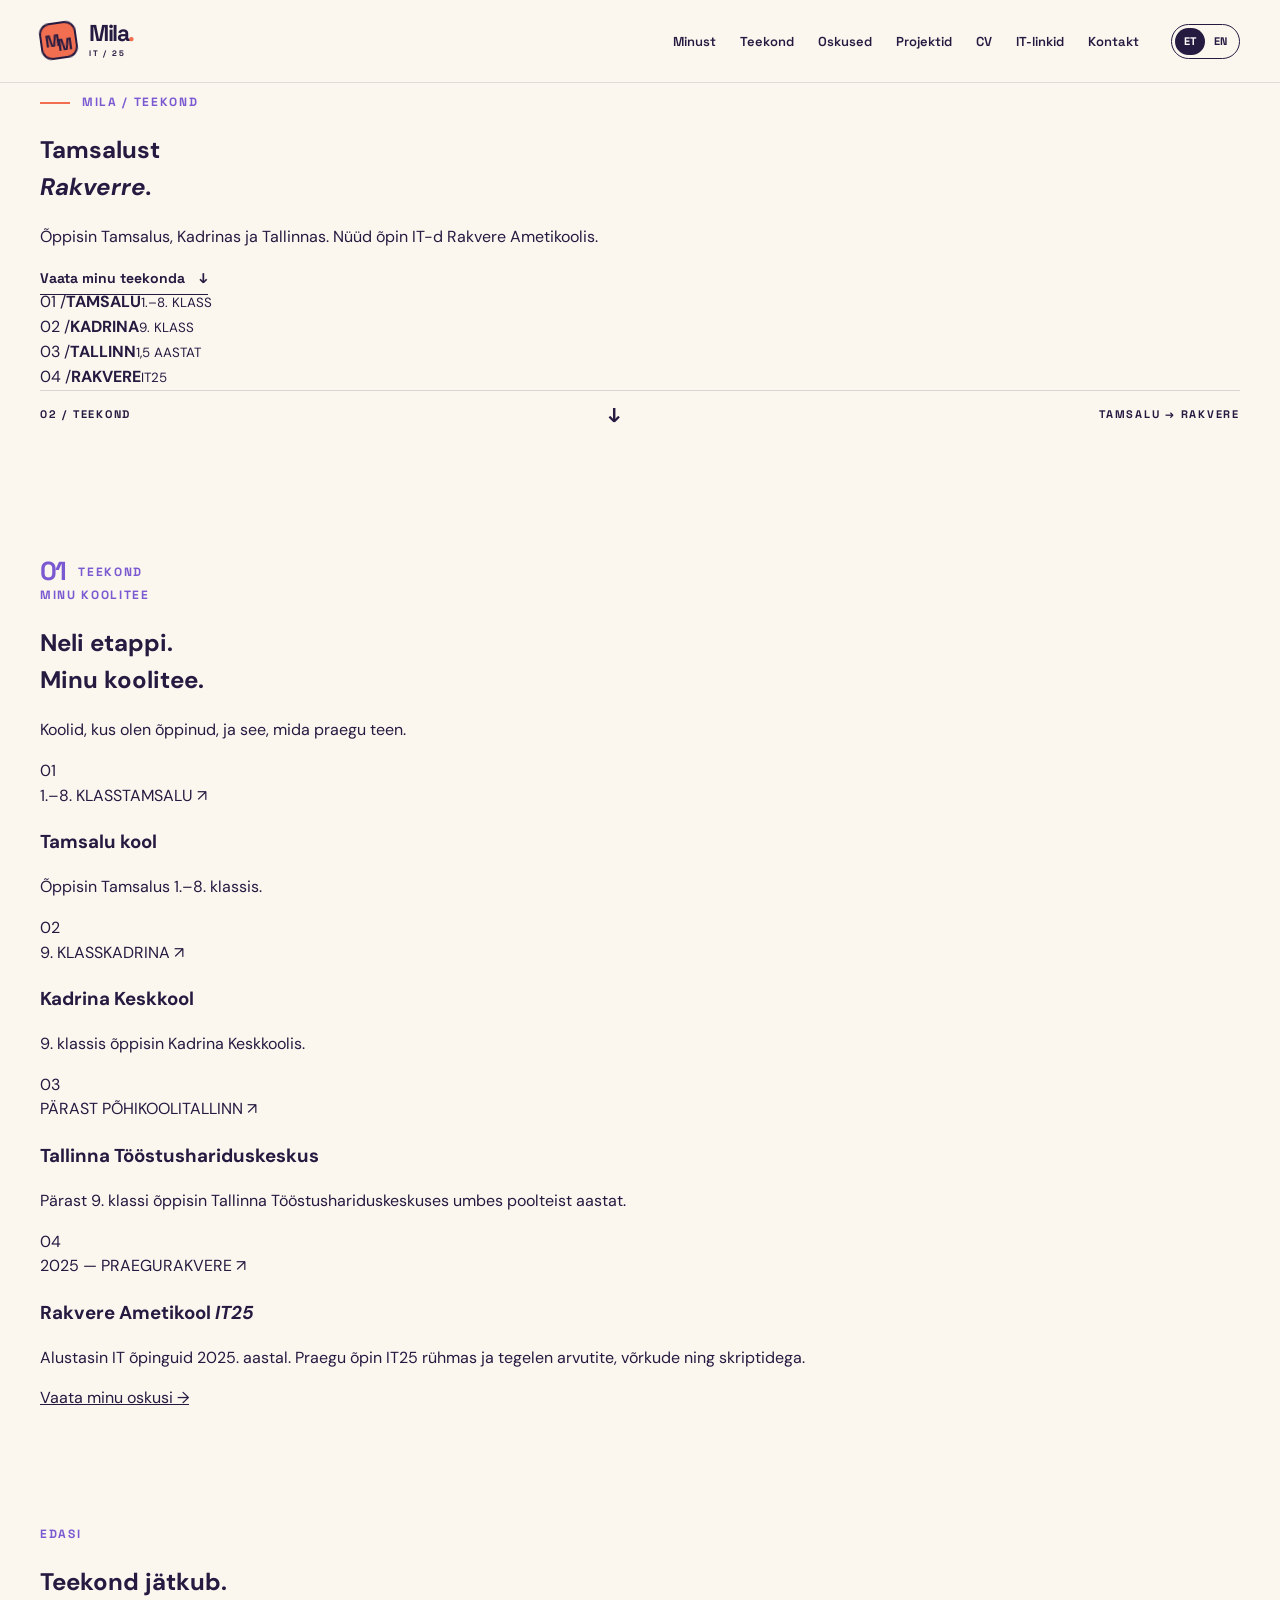
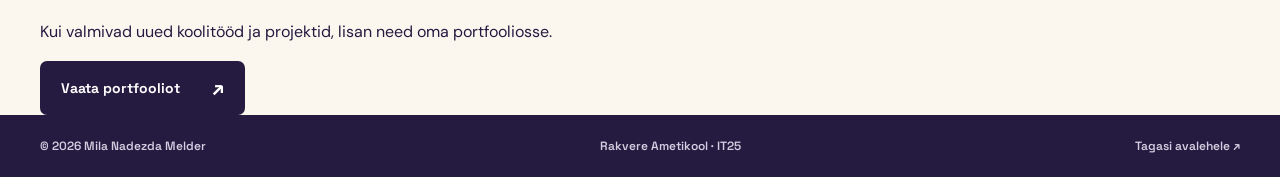
==== teekond.html @ 97780131 "Lisa teekonna leht" ====
<!doctype html>
<html lang="et">
<head>
  <meta charset="utf-8">
  <meta name="viewport" content="width=device-width, initial-scale=1">
  <meta name="theme-color" content="#251a40">
  <meta name="description" content="Mila Nadezda Melderi koolitee Tamsalust Kadrina ja Tallinna kaudu Rakvere Ametikooli IT25 rühma.">
  <title>Teekond · Mila portfoolio</title>
  <link rel="stylesheet" href="styles.css">
  <script src="app.js" defer></script>
</head>
<body data-page="journey">
  <a class="skip-link" href="#main" data-i18n="skip">Liigu sisu juurde</a>
  <header class="site-header">
    <div class="header-inner wrap">
      <a class="wordmark" href="index.html#algus" aria-label="Mila Nadezda Melder — avaleht">
        <span class="mark" aria-hidden="true"><span>M</span><span>M</span></span>
        <span class="wordmark-text">Mila<span class="wordmark-dot">.</span><small>IT / 25</small></span>
      </a>
      <button class="menu-toggle" type="button" aria-expanded="false" aria-controls="main-nav" data-i18n-aria="menu">Menüü</button>
      <nav id="main-nav" aria-label="Peamenüü">
        <a href="index.html#minust" data-i18n="navAbout">Minust</a>
        <a href="teekond.html" aria-current="page" data-i18n="navJourney">Teekond</a>
        <a href="index.html#oskused" data-i18n="navSkills">Oskused</a>
        <a href="index.html#tood" data-i18n="navWork">Projektid</a>
        <a href="index.html#cv" data-i18n="navCv">CV</a>
        <a href="index.html#lingid" data-i18n="navLinks">IT-linkid</a>
        <a href="index.html#kontakt" data-i18n="navContact">Kontakt</a>
      </nav>
      <div class="language-switch" role="group" aria-label="Vali keel / Select language">
        <button type="button" data-lang="et" aria-pressed="true">ET</button>
        <button type="button" data-lang="en" aria-pressed="false">EN</button>
      </div>
    </div>
  </header>

  <main id="main">
    <section class="journey-hero" aria-labelledby="journey-title">
      <div class="wrap journey-hero-inner">
        <div class="journey-intro">
          <p class="eyebrow"><span class="eyebrow-line"></span><span data-i18n="journeyEyebrow">MILA / TEEKOND</span></p>
          <h1 id="journey-title"><span data-i18n="journeyTitle1">Tamsalust</span><br><em data-i18n="journeyTitle2">Rakverre.</em></h1>
          <p class="journey-lead" data-i18n="journeyLead">Õppisin Tamsalus, Kadrinas ja Tallinnas. Nüüd õpin IT-d Rakvere Ametikoolis.</p>
          <a class="text-link" href="#ajatelg"><span data-i18n="journeyExplore">Vaata minu teekonda</span><span aria-hidden="true">↓</span></a>
        </div>
        <div class="journey-map" aria-hidden="true">
          <div class="map-card map-card-first"><span>01 /</span><strong>TAMSALU</strong><small data-i18n="mapTamsalu">1.–8. KLASS</small></div>
          <div class="map-card map-card-second"><span>02 /</span><strong>KADRINA</strong><small data-i18n="mapKadrina">9. KLASS</small></div>
          <div class="map-card map-card-third"><span>03 /</span><strong>TALLINN</strong><small data-i18n="mapTallinn">1,5 AASTAT</small></div>
          <div class="map-card map-card-fourth"><span>04 /</span><strong>RAKVERE</strong><small>IT25</small></div>
        </div>
      </div>
      <div class="hero-bottom wrap"><span>02 / <span data-i18n="journeyLabel">TEEKOND</span></span><span aria-hidden="true">↓</span><span>TAMSALU → RAKVERE</span></div>
    </section>

    <section class="journey-story section-pad wrap" id="ajatelg" aria-labelledby="timeline-title">
      <div class="section-index"><span>01</span><span data-i18n="journeyLabel">TEEKOND</span></div>
      <div class="journey-story-content">
        <p class="section-kicker" data-i18n="timelineKicker">MINU KOOLITEE</p>
        <h2 id="timeline-title" data-i18n="timelineTitle">Neli etappi.<br>Minu koolitee.</h2>
        <p class="timeline-intro" data-i18n="timelineIntro">Koolid, kus olen õppinud, ja see, mida praegu teen.</p>
        <div class="timeline">
          <article class="timeline-item">
            <div class="timeline-marker"><span>01</span></div>
            <div class="timeline-card">
              <div class="timeline-card-top"><span data-i18n="tamsaluStage">1.–8. KLASS</span><span>TAMSALU ↗</span></div>
              <h3 data-i18n="tamsaluTitle">Tamsalu kool</h3>
              <p data-i18n="tamsaluCopy">Õppisin Tamsalus 1.–8. klassis.</p>
            </div>
          </article>
          <article class="timeline-item">
            <div class="timeline-marker"><span>02</span></div>
            <div class="timeline-card">
              <div class="timeline-card-top"><span data-i18n="kadrinaStage">9. KLASS</span><span>KADRINA ↗</span></div>
              <h3>Kadrina Keskkool</h3>
              <p data-i18n="kadrinaCopy">9. klassis õppisin Kadrina Keskkoolis.</p>
            </div>
          </article>
          <article class="timeline-item">
            <div class="timeline-marker"><span>03</span></div>
            <div class="timeline-card">
              <div class="timeline-card-top"><span data-i18n="tallinnStage">PÄRAST PÕHIKOOLI</span><span>TALLINN ↗</span></div>
              <h3>Tallinna Tööstushariduskeskus</h3>
              <p data-i18n="tallinnCopy">Pärast 9. klassi õppisin Tallinna Tööstushariduskeskuses umbes poolteist aastat.</p>
            </div>
          </article>
          <article class="timeline-item">
            <div class="timeline-marker"><span>04</span></div>
            <div class="timeline-card timeline-card-current">
              <div class="timeline-card-top"><span data-i18n="currentStage">2025 — PRAEGU</span><span>RAKVERE ↗</span></div>
              <h3>Rakvere Ametikool <em>IT25</em></h3>
              <p data-i18n="currentCopy">Alustasin IT õpinguid 2025. aastal. Praegu õpin IT25 rühmas ja tegelen arvutite, võrkude ning skriptidega.</p>
              <a href="index.html#oskused" data-i18n="journeySkills">Vaata minu oskusi →</a>
            </div>
          </article>
        </div>
      </div>
    </section>

    <section class="journey-next">
      <div class="wrap journey-next-inner">
        <div><p class="section-kicker" data-i18n="nextKicker">EDASI</p><h2 data-i18n="nextTitle">Teekond jätkub<span>.</span></h2><p data-i18n="nextCopy">Kui valmivad uued koolitööd ja projektid, lisan need oma portfooliosse.</p></div>
        <a class="button button-dark" href="index.html#tood"><span data-i18n="nextButton">Vaata portfooliot</span><span aria-hidden="true">↗</span></a>
      </div>
    </section>
  </main>
  <footer class="footer"><div class="wrap footer-inner"><span>© <span id="year">2026</span> Mila Nadezda Melder</span><span data-i18n="footerSchool">Rakvere Ametikool · IT25</span><a href="index.html#algus" data-i18n="backHome">Tagasi avalehele ↗</a></div></footer>
</body>
</html>
---- styles.css ----
@import url('https://fonts.googleapis.com/css2?family=DM+Sans:wght@400;500;600;700&family=Space+Grotesk:wght@400;500;600;700&display=swap');

:root{--ink:#251a40;--ink-soft:#554a68;--paper:#fbf7ef;--white:#fffdf9;--violet:#7a59d1;--coral:#f26e51;--mint:#d5f1e7;--line:#dcd4e4;--serif:Georgia,'Times New Roman',serif;--sans:'DM Sans',Arial,sans-serif;--display:'Space Grotesk',Arial,sans-serif}
*{box-sizing:border-box}html{scroll-behavior:smooth;scroll-padding-top:90px}body{margin:0;background:var(--paper);color:var(--ink);font-family:var(--sans);font-size:16px;line-height:1.55}button,a{font:inherit}button{cursor:pointer}a{color:inherit}a:focus-visible,button:focus-visible{outline:3px solid var(--coral);outline-offset:4px}::selection{background:#d9c8fa;color:var(--ink)}.wrap{width:min(1200px,calc(100% - 64px));margin:0 auto}.skip-link{position:absolute;z-index:20;top:-60px;left:16px;padding:9px 16px;background:var(--white)}.skip-link:focus{top:10px}.section-pad{padding-top:116px;padding-bottom:116px}.section-kicker,.section-index,.eyebrow{font:700 12px/1.3 var(--display);letter-spacing:.14em;text-transform:uppercase}.section-kicker{color:var(--violet);margin:0 0 20px}.section-index{display:flex;align-items:center;gap:14px;color:var(--violet);white-space:nowrap}.section-index span:first-child{font-size:26px;letter-spacing:-.09em}.section-index span:nth-child(2){padding-top:3px}.section-heading h2,.about h2,.work h2,.resources h2,.contact h2{font:500 clamp(42px,5vw,74px)/1.03 var(--display);letter-spacing:-.068em;margin:0}.section-heading h2 em{font-family:var(--serif);font-weight:400;letter-spacing:-.06em}.section-heading>p:last-child{max-width:360px;color:var(--ink-soft);font-size:18px}

.site-header{position:sticky;top:0;z-index:10;background:rgba(251,247,239,.94);border-bottom:1px solid rgba(37,26,64,.12);backdrop-filter:blur(16px)}.header-inner{min-height:82px;display:flex;align-items:center;gap:32px}.wordmark{display:flex;align-items:center;gap:12px;text-decoration:none;flex-shrink:0}.mark{width:37px;height:37px;border:2px solid var(--ink);border-radius:11px;display:flex;align-items:center;justify-content:center;transform:rotate(-8deg);font:bold 17px/1 var(--display);letter-spacing:-.21em;padding-right:4px;background:var(--coral)}.mark span:nth-child(2){transform:translateY(5px)}.wordmark-text{font:700 23px/1 var(--display);letter-spacing:-.06em}.wordmark-dot{color:var(--coral)}.wordmark small{display:block;font:700 8px/1.6 var(--display);letter-spacing:.22em;margin-top:2px}.header-inner nav{display:flex;align-items:center;gap:24px;margin-left:auto}.header-inner nav a{font:600 13px/1 var(--display);text-decoration:none;transition:color .2s}.header-inner nav a:hover{color:var(--violet)}.language-switch{display:flex;border:1px solid var(--ink);border-radius:40px;padding:3px;flex-shrink:0}.language-switch button{border:0;background:transparent;color:var(--ink);border-radius:30px;font:700 11px/1 var(--display);padding:8px 9px}.language-switch button[aria-pressed=true]{background:var(--ink);color:#fff}.menu-toggle{display:none}

.hero{background:#e7ddf9;overflow:hidden;border-bottom:1px solid var(--line)}.hero-inner{display:grid;grid-template-columns:1.04fr .96fr;min-height:640px;align-items:center;gap:30px;padding-top:64px;padding-bottom:36px}.eyebrow{display:flex;align-items:center;gap:12px;color:var(--violet)}.eyebrow-line{width:30px;height:2px;background:var(--coral)}.hero h1{font:600 clamp(64px,8.8vw,132px)/.94 var(--display);letter-spacing:-.086em;margin:38px 0 25px}.hero h1 em{font:400 1.02em/.9 var(--serif);letter-spacing:-.09em;color:var(--coral)}.hero-lead{font-size:clamp(18px,2.1vw,25px);line-height:1.4;max-width:550px;letter-spacing:-.02em}.hero-actions{display:flex;align-items:center;gap:28px;flex-wrap:wrap;margin-top:36px}.button{display:inline-flex;align-items:center;justify-content:space-between;gap:32px;padding:17px 21px;min-width:186px;text-decoration:none;border-radius:7px;font:700 14px/1 var(--display);transition:transform .2s,background .2s}.button:hover{transform:translateY(-3px)}.button-dark{background:var(--ink);color:white}.button-dark:hover{background:var(--violet)}.button span:last-child{font-size:20px}.text-link{font:700 14px/1 var(--display);text-decoration:none;border-bottom:1px solid var(--ink);padding:7px 0}.text-link span:last-child{margin-left:14px}.hero-note{margin-top:67px;display:flex;align-items:center;gap:11px;font-size:13px;color:var(--ink-soft)}.note-star{font-size:23px;color:var(--coral)}.hero-art{height:530px;position:relative;isolation:isolate}.art-grid{position:absolute;inset:15px 20px;background-image:linear-gradient(#8b70c322 1px,transparent 1px),linear-gradient(90deg,#8b70c322 1px,transparent 1px);background-size:28px 28px;transform:rotate(-5deg)}.art-sun{position:absolute;right:20px;top:10px;width:165px;height:165px;background:var(--coral);border-radius:50%;box-shadow:0 0 0 16px rgba(242,110,81,.13)}.art-frame{position:absolute;inset:68px 45px 57px 27px;background:var(--ink);border-radius:170px 170px 16px 16px;transform:rotate(5deg);box-shadow:20px 24px 0 #b7a0ed;display:flex;align-items:center;justify-content:center;color:var(--paper);overflow:hidden}.art-frame:before{content:"";position:absolute;width:430px;height:430px;border:1px solid #ffffff30;border-radius:50%;top:115px;left:-70px}.art-frame:after{content:"";position:absolute;width:170px;height:170px;border:1px solid #ffffff30;border-radius:50%;bottom:80px;right:-30px}.art-initial{font:400 clamp(110px,17vw,255px)/1 var(--serif);letter-spacing:-.17em;z-index:1;transform:translateY(18px)}.art-second{color:#b5f0dc;transform:translate(-5px,48px)}.art-slash{color:var(--coral);font:400 100px/1 var(--serif);z-index:1;transform:translate(5px,-40px)}.art-sticker{position:absolute;z-index:2;font:700 14px/1.2 var(--display);letter-spacing:.08em}.art-sticker-top{right:-13px;top:112px;background:var(--mint);border:2px solid var(--ink);border-radius:100px;padding:22px 18px;transform:rotate(13deg)}.art-sticker-top span{color:var(--coral)}.art-sticker-bottom{left:-11px;bottom:74px;background:#fff9e7;border:2px solid var(--ink);padding:17px 24px;transform:rotate(-11deg)}.art-caption{position:absolute;right:24px;bottom:1px;font:700 10px/1 var(--display);letter-spacing:.24em}.hero-bottom{display:flex;justify-content:space-between;align-items:center;border-top:1px solid #251a4029;padding:14px 0;font:700 11px/1 var(--display);letter-spacing:.16em}.hero-bottom>span:nth-child(2){font-size:20px}

.about{display:grid;grid-template-columns:145px minmax(0,1fr) 230px;gap:52px;align-items:start}.about .section-index{margin-top:10px}.about h2{max-width:690px}.about-copy{font-size:clamp(20px,2.5vw,30px);line-height:1.45;letter-spacing:-.03em;max-width:720px;margin:34px 0 44px}.fact-strip{display:grid;grid-template-columns:repeat(3,1fr);border-top:1px solid var(--line);padding-top:26px;gap:20px}.fact-strip div{display:flex;flex-direction:column;gap:7px}.fact-strip span{font-size:12px;color:var(--ink-soft)}.fact-strip strong{font:700 15px/1.3 var(--display)}.about-aside{background:var(--mint);padding:25px 24px 22px;min-height:270px;transform:rotate(4deg);box-shadow:8px 8px 0 #d3e7f1}.aside-spark{color:var(--coral);font-size:34px}.about-aside p{font:500 20px/1.35 var(--serif);margin:14px 0 34px}.aside-rule{display:block;width:40px;height:2px;background:var(--ink);margin-bottom:15px}.aside-signature{font:700 12px/1 var(--display);letter-spacing:.15em}

.skills{background:var(--ink);color:var(--paper)}.skills-grid{display:grid;grid-template-columns:.8fr 1.2fr;gap:10%}.skills .section-index{color:#b5f0dc;margin-bottom:70px}.skills .section-kicker{color:#c3b2ed}.skills .section-heading h2 em{color:#ff9b80}.skills .section-heading>p:last-child{color:#c9c2d3;max-width:320px;margin-top:35px}.skill-list{border-top:1px solid #ffffff51}.skill-item{display:grid;grid-template-columns:38px 1fr 48px;align-items:start;gap:22px;border-bottom:1px solid #ffffff51;padding:29px 0 31px}.skill-number{color:#c3b2ed;font:700 12px/1.2 var(--display)}.skill-item h3{font:600 clamp(23px,2.5vw,31px)/1.15 var(--display);letter-spacing:-.04em;margin:0 0 8px}.skill-item p{color:#c9c2d3;margin:0;max-width:360px;font-size:14px}.skill-icon{font:500 29px/1 var(--display);text-align:right;color:#ff9b80}

.work>.section-index{margin-bottom:46px}.work-layout{display:grid;grid-template-columns:1fr 1fr;gap:9%;align-items:center}.work h2{max-width:570px}.work-card{position:relative;min-height:335px;border:1px solid var(--ink);border-radius:12px;padding:31px 38px 30px;background:#f5b6a2;box-shadow:11px 11px 0 var(--ink)}.work-card-icon{position:absolute;right:36px;top:26px;font:400 38px/1 var(--display)}.work-card-tag{display:inline-block;border:1px solid var(--ink);border-radius:30px;padding:7px 11px;font:700 10px/1 var(--display);letter-spacing:.1em;background:var(--paper)}.work-card h3{font:500 clamp(29px,3vw,42px)/1.12 var(--display);letter-spacing:-.06em;max-width:390px;margin:34px 0 13px}.work-card p{max-width:385px;margin:0 0 26px}.work-card a{font:700 14px/1 var(--display);text-underline-offset:5px}

.cv{background:#d8f0e9}.cv-layout{display:grid;grid-template-columns:1fr 1fr;gap:9%;align-items:start}.cv .section-index{margin-bottom:70px}.cv .section-heading>p:last-child{max-width:350px}.cv-paper{background:var(--white);border:1px solid var(--ink);box-shadow:16px 16px 0 #9cbfc0;padding:30px 36px 0;transform:rotate(2deg)}.cv-paper-top{display:flex;justify-content:space-between;border-bottom:2px solid var(--ink);padding-bottom:15px;font:700 11px/1 var(--display);letter-spacing:.15em}.cv-paper-symbol{font-size:25px;color:var(--coral)}.cv-paper h3{font:600 clamp(36px,4.1vw,55px)/.99 var(--display);letter-spacing:-.07em;margin:33px 0 8px}.cv-role{margin:0 0 28px;color:var(--violet);font-weight:700}.cv-line{display:grid;grid-template-columns:92px 1fr;gap:14px;border-top:1px solid var(--line);padding:17px 0}.cv-line>span{font-size:12px;color:var(--ink-soft)}.cv-line strong{font:600 14px/1.5 var(--display);overflow-wrap:anywhere}.cv-line a{text-decoration:none}.cv-line a:hover{text-decoration:underline}.cv-paper-bottom{margin:12px -36px 0;padding:17px 36px;background:var(--ink);color:#fff;display:flex;justify-content:space-between;font:600 12px/1.2 var(--display)}

.resources>.section-index{margin-bottom:46px}.resources-heading{display:grid;grid-template-columns:1fr 340px;gap:60px;align-items:end}.resources-heading>p{color:var(--ink-soft);font-size:18px;line-height:1.5;margin:0 0 6px}.resource-controls{display:flex;flex-wrap:wrap;gap:9px;margin:42px 0 32px}.resource-controls button{background:transparent;color:var(--ink);border:1px solid #bdb0cc;border-radius:30px;padding:10px 14px;font:700 12px/1 var(--display);transition:background .2s,color .2s}.resource-controls button:hover{background:#e9def9}.resource-controls button.active{background:var(--ink);border-color:var(--ink);color:#fff}.resource-controls button span{color:var(--coral)}.resource-grid{display:grid;grid-template-columns:repeat(3,1fr);gap:16px}.resource-card{background:var(--white);border:1px solid #bfb1ce;min-height:260px;padding:23px 23px 18px;display:flex;flex-direction:column;transition:transform .2s,box-shadow .2s}.resource-card:hover{transform:translateY(-4px);box-shadow:6px 6px 0 #c4b3e5}.resource-card:nth-child(3n+2){background:#f3eafd}.resource-card:nth-child(3n+3){background:#e7f5ef}.resource-card-head{display:flex;justify-content:space-between;align-items:center;color:var(--violet);font:700 11px/1 var(--display);letter-spacing:.1em}.resource-card-head span:last-child{font-size:24px;letter-spacing:0;color:var(--coral)}.resource-card h3{font:600 28px/1.1 var(--display);letter-spacing:-.045em;margin:26px 0 19px}.resource-card ul{padding:0;margin:0;list-style:none}.resource-card li{border-top:1px solid #251a402e}.resource-card li a{display:flex;justify-content:space-between;gap:12px;padding:10px 0;text-decoration:none;font-size:14px;font-weight:600}.resource-card li a:hover{color:var(--violet)}.resource-card li a span:last-child{font-size:18px;line-height:1}.resource-credit{margin:28px 0 0;color:var(--ink-soft);font-size:12px}.resource-credit a{text-underline-offset:3px}

.contact{background:var(--violet);color:#fff;overflow:hidden}.contact-inner{display:grid;grid-template-columns:1fr 1fr;gap:9%;padding-top:100px;padding-bottom:100px;position:relative}.contact-inner:after{content:'✳';position:absolute;right:12%;bottom:-144px;font:300 360px/1 var(--serif);color:#ffffff12;pointer-events:none}.contact .section-kicker{color:#d7f5e8}.contact h2{font-size:clamp(58px,8vw,112px)}.contact h2 span{color:var(--coral)}.contact p:not(.section-kicker){font-size:18px;max-width:350px}.contact-details{align-self:center;z-index:1}.contact-details a{display:flex;justify-content:space-between;gap:20px;padding:19px 0;border-bottom:1px solid #ffffff75;text-decoration:none;font:600 clamp(15px,2vw,22px)/1.25 var(--display);overflow-wrap:anywhere}.contact-details a:hover{color:#d5f1e7}.contact-details a span{font-size:22px;flex-shrink:0}.footer{background:var(--ink);color:#d5cee1}.footer-inner{display:flex;justify-content:space-between;gap:20px;align-items:center;padding-top:24px;padding-bottom:24px;font:600 12px/1.2 var(--display)}.footer a{text-decoration:none}.footer a:hover{text-decoration:underline}

@media(max-width:1100px){.header-inner{gap:16px}.header-inner nav{gap:13px}.header-inner nav a{font-size:12px}.about{grid-template-columns:100px minmax(0,1fr);gap:30px}.about-aside{grid-column:2;width:260px;margin-top:4px}.hero-art{height:480px}.art-frame{inset:70px 25px 55px 15px}.art-sticker-top{right:-5px}}
@media(max-width:800px){.wrap{width:min(100% - 40px,640px)}.section-pad{padding-top:84px;padding-bottom:84px}.header-inner{min-height:70px}.menu-toggle{display:block;margin-left:auto;border:1px solid var(--ink);background:transparent;border-radius:6px;padding:8px 10px;font:700 12px/1 var(--display)}.header-inner nav{display:none;position:absolute;left:0;right:0;top:70px;margin:0;background:var(--paper);padding:15px 20px 22px;border-bottom:1px solid var(--ink);box-shadow:0 12px 20px #251a401b;flex-direction:column;align-items:flex-start;gap:0}.header-inner nav.open{display:flex}.header-inner nav a{font-size:15px;padding:10px 0;width:100%}.hero-inner{grid-template-columns:1fr;gap:0;padding-top:70px}.hero h1{font-size:clamp(66px,12vw,110px);margin-top:26px}.hero-note{margin-top:32px}.hero-art{width:min(500px,95%);height:420px;margin:12px auto 0}.art-frame{inset:45px 35px 42px 30px}.art-sun{width:140px;height:140px}.art-sticker-bottom{bottom:50px}.hero-bottom{margin-top:12px}.about{grid-template-columns:1fr;gap:25px}.about-aside{grid-column:1;margin:8px 0 0}.skills-grid,.work-layout,.cv-layout,.contact-inner{grid-template-columns:1fr;gap:48px}.skills .section-index,.cv .section-index{margin-bottom:45px}.skills .section-heading>p:last-child{margin-bottom:0}.work>.section-index,.resources>.section-index{margin-bottom:32px}.work-card{min-height:300px}.cv-paper{max-width:540px}.resources-heading{grid-template-columns:1fr;gap:20px}.resources-heading>p{max-width:540px}.resource-grid{grid-template-columns:repeat(2,1fr)}.contact-inner{padding-top:80px;padding-bottom:80px}.footer-inner{flex-wrap:wrap}}
@media(max-width:560px){.wrap{width:calc(100% - 36px)}.hero-inner{padding-top:54px}.hero h1{font-size:clamp(59px,15vw,86px)}.hero-lead{font-size:19px}.hero-actions{gap:19px}.hero-art{height:345px}.art-frame{inset:30px 35px 40px 22px;box-shadow:12px 14px 0 #b7a0ed}.art-initial{font-size:150px}.art-slash{font-size:68px}.art-sun{width:105px;height:105px}.art-sticker-top{top:58px;right:-2px;padding:13px 11px;font-size:11px}.art-sticker-bottom{left:-5px;bottom:47px;padding:11px 13px;font-size:10px}.art-caption{font-size:8px;bottom:1px}.section-heading h2,.about h2,.work h2,.resources h2{font-size:clamp(41px,11vw,59px)}.about-copy{font-size:20px}.fact-strip{grid-template-columns:1fr 1fr;gap:22px}.skill-item{grid-template-columns:26px 1fr 28px;gap:10px}.skill-icon{font-size:21px}.work-card{padding:26px;box-shadow:7px 7px 0 var(--ink)}.cv-paper{padding:24px 20px 0;transform:rotate(1deg);box-shadow:8px 8px 0 #9cbfc0}.cv-line{grid-template-columns:75px 1fr}.cv-paper-bottom{margin-left:-20px;margin-right:-20px;padding-left:20px;padding-right:20px}.resource-grid{grid-template-columns:1fr}.resource-card{min-height:auto}.contact-details a{font-size:17px}.footer-inner{display:grid;gap:13px}}
.resource-grid{align-items:start}
@media(prefers-reduced-motion:reduce){html{scroll-behavior:auto}*,*:before,*:after{transition:none!important;animation:none!important}}
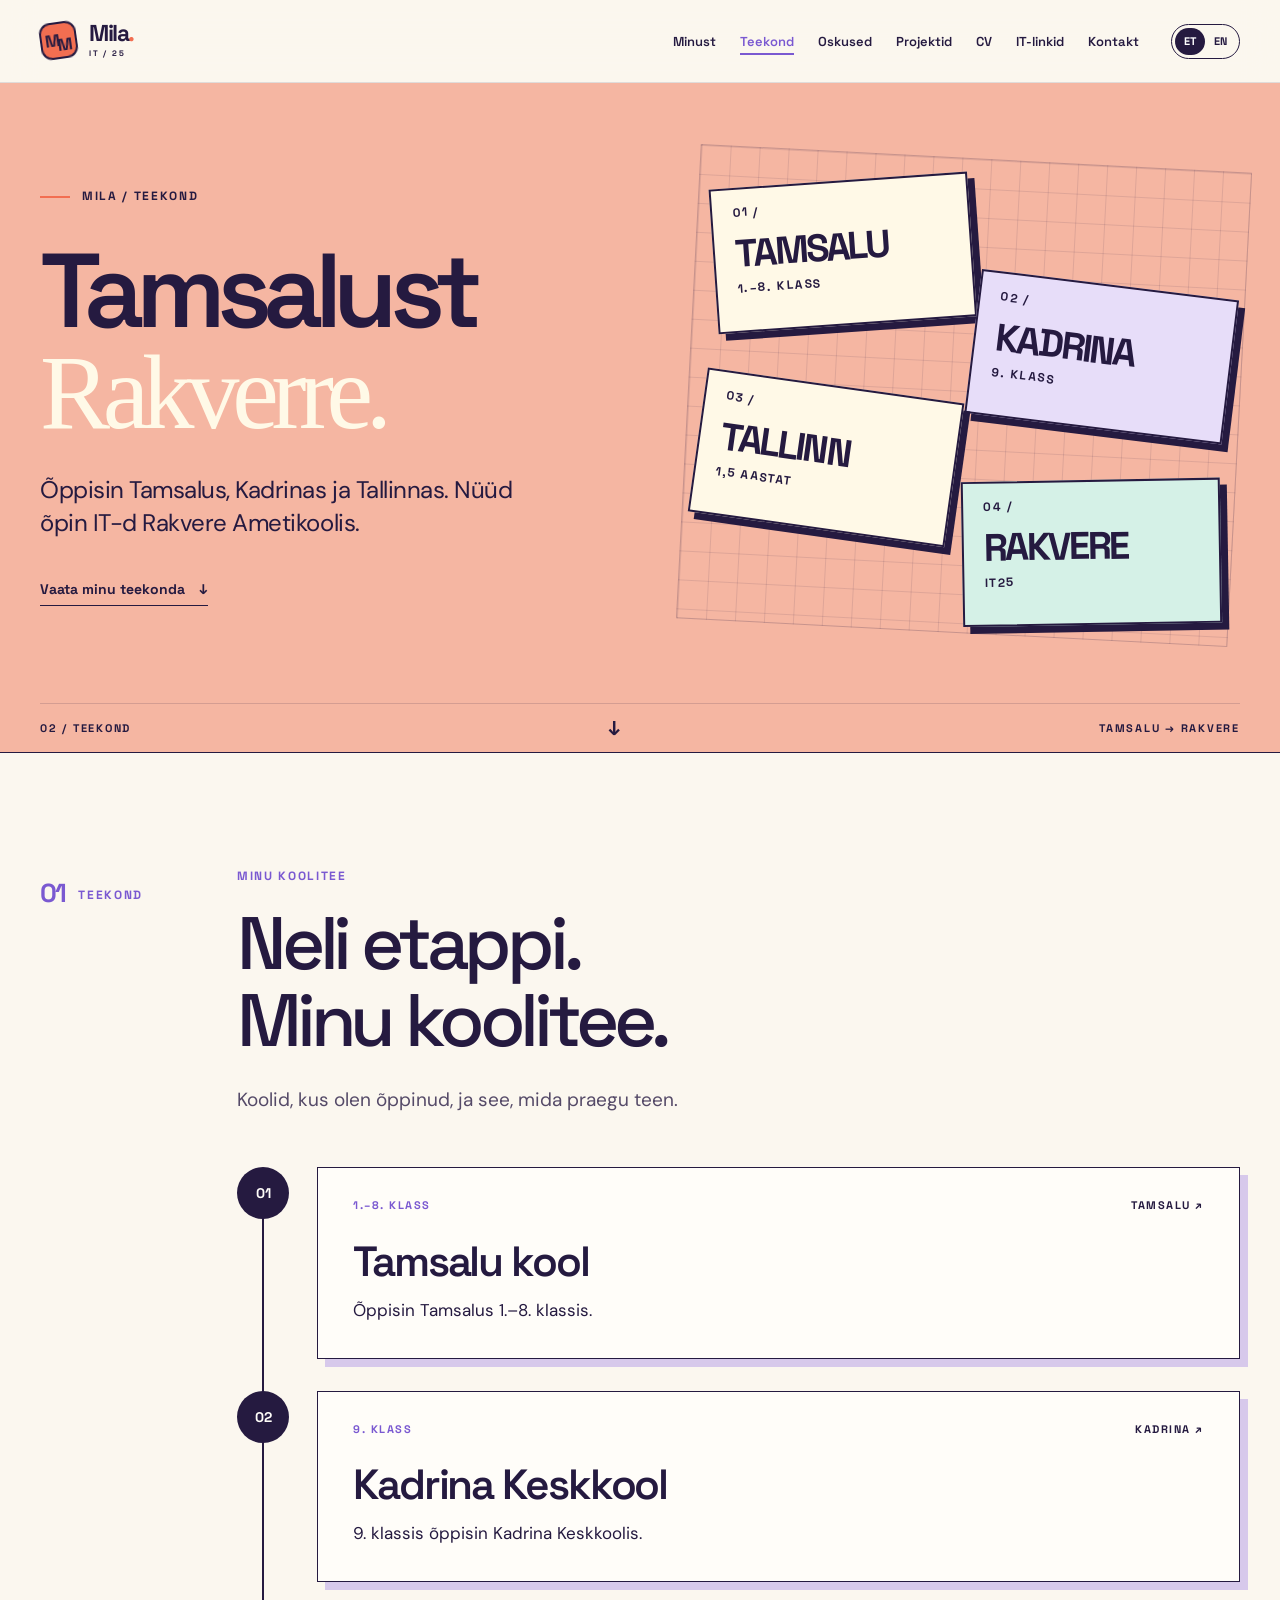
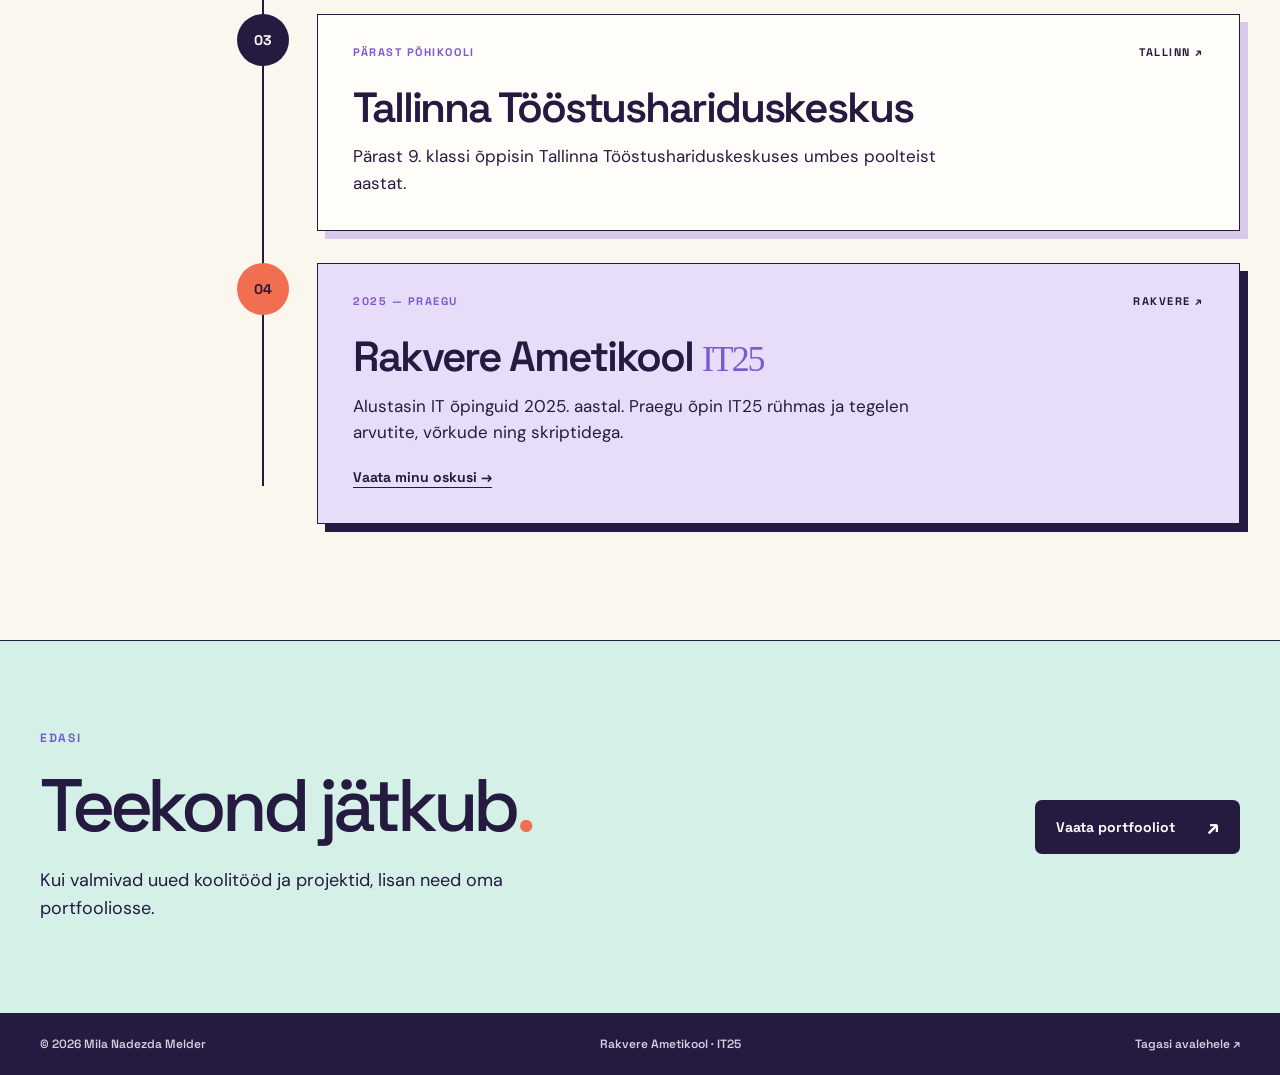
==== commit 13c04e39: "Täpsusta Mila hariduse kirjeldust teekonna lehel" ====
--- a/teekond.html
+++ b/teekond.html
@@ -3,7 +3,7 @@
 <head>
   <meta charset="utf-8">
   <meta name="viewport" content="width=device-width, initial-scale=1">
-  <meta name="theme-color" content="#251a40">
+  <meta name="theme-color" content="#303b43">
   <meta name="description" content="Mila Nadezda Melderi koolitee Tamsalust Kadrina ja Tallinna kaudu Rakvere Ametikooli IT25 rühma.">
   <title>Teekond · Mila portfoolio</title>
   <link rel="stylesheet" href="styles.css">
--- a/styles.css
+++ b/styles.css
@@ -23,4 +23,31 @@
 @media(max-width:800px){.wrap{width:min(100% - 40px,640px)}.section-pad{padding-top:84px;padding-bottom:84px}.header-inner{min-height:70px}.menu-toggle{display:block;margin-left:auto;border:1px solid var(--ink);background:transparent;border-radius:6px;padding:8px 10px;font:700 12px/1 var(--display)}.header-inner nav{display:none;position:absolute;left:0;right:0;top:70px;margin:0;background:var(--paper);padding:15px 20px 22px;border-bottom:1px solid var(--ink);box-shadow:0 12px 20px #251a401b;flex-direction:column;align-items:flex-start;gap:0}.header-inner nav.open{display:flex}.header-inner nav a{font-size:15px;padding:10px 0;width:100%}.hero-inner{grid-template-columns:1fr;gap:0;padding-top:70px}.hero h1{font-size:clamp(66px,12vw,110px);margin-top:26px}.hero-note{margin-top:32px}.hero-art{width:min(500px,95%);height:420px;margin:12px auto 0}.art-frame{inset:45px 35px 42px 30px}.art-sun{width:140px;height:140px}.art-sticker-bottom{bottom:50px}.hero-bottom{margin-top:12px}.about{grid-template-columns:1fr;gap:25px}.about-aside{grid-column:1;margin:8px 0 0}.skills-grid,.work-layout,.cv-layout,.contact-inner{grid-template-columns:1fr;gap:48px}.skills .section-index,.cv .section-index{margin-bottom:45px}.skills .section-heading>p:last-child{margin-bottom:0}.work>.section-index,.resources>.section-index{margin-bottom:32px}.work-card{min-height:300px}.cv-paper{max-width:540px}.resources-heading{grid-template-columns:1fr;gap:20px}.resources-heading>p{max-width:540px}.resource-grid{grid-template-columns:repeat(2,1fr)}.contact-inner{padding-top:80px;padding-bottom:80px}.footer-inner{flex-wrap:wrap}}
 @media(max-width:560px){.wrap{width:calc(100% - 36px)}.hero-inner{padding-top:54px}.hero h1{font-size:clamp(59px,15vw,86px)}.hero-lead{font-size:19px}.hero-actions{gap:19px}.hero-art{height:345px}.art-frame{inset:30px 35px 40px 22px;box-shadow:12px 14px 0 #b7a0ed}.art-initial{font-size:150px}.art-slash{font-size:68px}.art-sun{width:105px;height:105px}.art-sticker-top{top:58px;right:-2px;padding:13px 11px;font-size:11px}.art-sticker-bottom{left:-5px;bottom:47px;padding:11px 13px;font-size:10px}.art-caption{font-size:8px;bottom:1px}.section-heading h2,.about h2,.work h2,.resources h2{font-size:clamp(41px,11vw,59px)}.about-copy{font-size:20px}.fact-strip{grid-template-columns:1fr 1fr;gap:22px}.skill-item{grid-template-columns:26px 1fr 28px;gap:10px}.skill-icon{font-size:21px}.work-card{padding:26px;box-shadow:7px 7px 0 var(--ink)}.cv-paper{padding:24px 20px 0;transform:rotate(1deg);box-shadow:8px 8px 0 #9cbfc0}.cv-line{grid-template-columns:75px 1fr}.cv-paper-bottom{margin-left:-20px;margin-right:-20px;padding-left:20px;padding-right:20px}.resource-grid{grid-template-columns:1fr}.resource-card{min-height:auto}.contact-details a{font-size:17px}.footer-inner{display:grid;gap:13px}}
 .resource-grid{align-items:start}
+
+/* Teekonna leht */
+.header-inner nav a[aria-current=page]{color:var(--violet);text-decoration:underline;text-underline-offset:7px;text-decoration-thickness:2px}
+.journey-hero{background:#f5b6a2;overflow:hidden;border-bottom:1px solid var(--ink)}.journey-hero-inner{display:grid;grid-template-columns:1.04fr .96fr;gap:50px;align-items:center;min-height:620px;padding-top:65px;padding-bottom:60px}.journey-intro .eyebrow{margin:0;color:var(--ink)}.journey-intro h1{font:600 clamp(65px,8.2vw,116px)/.96 var(--display);letter-spacing:-.085em;margin:36px 0 29px}.journey-intro h1 em{font:400 1em/.96 var(--serif);color:#fff9e7;letter-spacing:-.07em}.journey-lead{max-width:480px;font-size:clamp(19px,2vw,24px);line-height:1.4;letter-spacing:-.02em;margin:0 0 37px}.journey-map{height:475px;position:relative;background-image:linear-gradient(#251a401c 1px,transparent 1px),linear-gradient(90deg,#251a401c 1px,transparent 1px);background-size:29px 29px;border:1px solid #251a4038;transform:rotate(3deg)}.map-card{position:absolute;z-index:1;width:76%;padding:20px 25px;border:2px solid var(--ink);box-shadow:10px 10px 0 var(--ink);display:flex;flex-direction:column}.map-card span,.map-card small{font:700 12px/1.3 var(--display);letter-spacing:.13em}.map-card strong{font:700 clamp(35px,4.5vw,64px)/1 var(--display);letter-spacing:-.07em;margin:18px 0 13px}.map-card-first{left:8%;top:10%;background:#fff9e7;transform:rotate(-7deg)}.map-card-second{right:3%;bottom:7%;background:#d5f1e7;transform:rotate(4deg)}.map-path{position:absolute;left:30%;top:49%;width:40%;height:30%;display:flex;justify-content:space-between;align-items:center;transform:rotate(19deg)}.map-path span{width:12px;height:12px;background:var(--ink);border-radius:50%}.map-stamp{position:absolute;right:1%;top:6%;width:100px;height:100px;border-radius:50%;border:2px solid var(--ink);background:#e7ddf9;display:flex;align-items:center;justify-content:center;gap:3px;font:700 17px/1 var(--display);transform:rotate(13deg)}.map-stamp span{color:var(--coral)}
+.journey-story{display:grid;grid-template-columns:145px minmax(0,1fr);gap:52px}.journey-story>.section-index{align-self:start;margin-top:8px}.journey-story h2{font:500 clamp(46px,5.8vw,80px)/1.04 var(--display);letter-spacing:-.07em;margin:0}.timeline-intro{font-size:19px;color:var(--ink-soft);margin:26px 0 53px}.timeline{position:relative;display:grid;gap:32px}.timeline:before{content:"";position:absolute;left:25px;top:38px;bottom:38px;width:2px;background:var(--ink)}.timeline-item{display:grid;grid-template-columns:52px minmax(0,1fr);gap:28px;align-items:start}.timeline-marker{position:relative;z-index:1;width:52px;height:52px;border-radius:50%;background:var(--ink);color:var(--white);display:grid;place-items:center;font:700 14px/1 var(--display)}.timeline-item:last-child .timeline-marker{background:var(--coral);color:var(--ink)}.timeline-card{background:var(--white);border:1px solid var(--ink);padding:30px 35px 34px;box-shadow:8px 8px 0 #d7c9eb}.timeline-card-current{background:#e7ddf9;box-shadow:8px 8px 0 var(--ink)}.timeline-card-top{display:flex;justify-content:space-between;gap:20px;font:700 11px/1.3 var(--display);letter-spacing:.14em}.timeline-card-top span:first-child{color:var(--violet)}.timeline-card h3{font:600 clamp(29px,3.3vw,43px)/1.1 var(--display);letter-spacing:-.05em;margin:25px 0 13px}.timeline-card h3 em{font:400 .85em/1 var(--serif);color:var(--violet)}.timeline-card p{font-size:17px;max-width:590px;margin:0}.timeline-card a{display:inline-block;margin-top:22px;font:700 14px/1.3 var(--display);text-underline-offset:5px}
+.journey-next{background:var(--mint);border-top:1px solid var(--ink)}.journey-next-inner{display:flex;justify-content:space-between;align-items:center;gap:45px;padding-top:90px;padding-bottom:90px}.journey-next h2{font:500 clamp(45px,5.8vw,76px)/1.05 var(--display);letter-spacing:-.07em;margin:0}.journey-next h2 span{color:var(--coral)}.journey-next p:not(.section-kicker){font-size:18px;max-width:530px;margin:22px 0 0}.journey-next .button{flex-shrink:0}
+@media(max-width:900px){.journey-hero-inner{grid-template-columns:1fr;gap:35px;padding-top:75px}.journey-map{width:min(100%,580px);margin:0 auto;height:420px}.journey-story{grid-template-columns:1fr;gap:30px}.journey-next-inner{align-items:flex-start;flex-direction:column}}
+@media(max-width:560px){.journey-hero-inner{padding-top:58px}.journey-intro h1{font-size:clamp(53px,13vw,75px)}.journey-lead{font-size:19px}.journey-map{height:315px}.map-card{padding:14px 17px;box-shadow:6px 6px 0 var(--ink)}.map-card strong{font-size:clamp(29px,8vw,43px);margin:12px 0 7px}.map-card span,.map-card small{font-size:9px}.map-stamp{width:67px;height:67px;font-size:12px}.map-path span{width:8px;height:8px}.journey-story h2{font-size:clamp(43px,11vw,61px)}.timeline-intro{font-size:17px;margin-bottom:35px}.timeline:before{left:18px}.timeline-item{grid-template-columns:38px minmax(0,1fr);gap:13px}.timeline-marker{width:38px;height:38px;font-size:11px}.timeline-card{padding:22px 20px 25px;box-shadow:5px 5px 0 #d7c9eb}.timeline-card-current{box-shadow:5px 5px 0 var(--ink)}.timeline-card h3{font-size:clamp(27px,7vw,35px)}.timeline-card p{font-size:15px}.timeline-card-top{font-size:9px}.journey-next-inner{padding-top:68px;padding-bottom:68px}}
+
+.work-layout{grid-template-columns:280px minmax(0,1fr);gap:52px;align-items:start}
+.work h2{font-size:clamp(42px,4vw,61px)}
+.work-heading>p:last-child{font-size:17px;color:var(--ink-soft);line-height:1.5;margin:27px 0 0}
+.work-grid{display:grid;grid-template-columns:repeat(2,minmax(0,1fr));gap:18px}
+.project-card{position:relative;min-height:310px;display:flex;flex-direction:column;border:1px solid var(--ink);padding:26px 27px 23px;background:#f5b6a2;box-shadow:6px 6px 0 var(--ink)}
+.project-card:nth-child(2){background:#e7ddf9}.project-card:nth-child(3){background:var(--mint)}.project-card:nth-child(4){background:#fff9e7}
+.project-number,.project-detail{font:700 11px/1.3 var(--display);letter-spacing:.08em}
+.project-icon{position:absolute;right:25px;top:20px;font-size:27px;line-height:1}
+.project-card h3{font:600 clamp(25px,2.7vw,35px)/1.1 var(--display);letter-spacing:-.05em;margin:40px 0 14px}
+.project-card p{font-size:15px;line-height:1.5;margin:0 0 24px}
+.project-detail{margin-top:auto;padding-top:15px;border-top:1px solid #251a4050}
+.map-card{width:47%;min-height:145px;padding:16px 20px;box-shadow:7px 7px 0 var(--ink)}
+.map-card strong{font-size:clamp(26px,3vw,43px);margin:13px 0 9px}
+.map-card-first{left:3%;top:6%}.map-card-second{right:2%;top:25%;bottom:auto;background:#e7ddf9}.map-card-third{left:2%;bottom:20%;background:#fff9e7;transform:rotate(5deg)}.map-card-fourth{right:2%;bottom:3%;background:var(--mint);transform:rotate(-4deg)}
+:lang(en) .journey-intro h1{font-size:clamp(57px,6.5vw,95px)}
+@media(max-width:1100px){.work-layout{grid-template-columns:230px minmax(0,1fr);gap:35px}}
+@media(max-width:800px){.work-layout{grid-template-columns:1fr}.work-heading>p:last-child{max-width:540px}}
+@media(max-width:560px){.work-grid{grid-template-columns:1fr}.project-card{min-height:250px}.journey-map{height:345px}.map-card{width:49%;min-height:105px;padding:10px 12px;box-shadow:4px 4px 0 var(--ink)}.map-card strong{font-size:clamp(22px,6vw,33px);margin:7px 0 5px}.map-card span,.map-card small{font-size:8px}.map-card-first{top:5%}.map-card-second{top:26%}.map-card-third{bottom:20%}.map-card-fourth{bottom:2%}:lang(en) .journey-intro h1{font-size:clamp(47px,10.2vw,67px)}}
 @media(prefers-reduced-motion:reduce){html{scroll-behavior:auto}*,*:before,*:after{transition:none!important;animation:none!important}}
